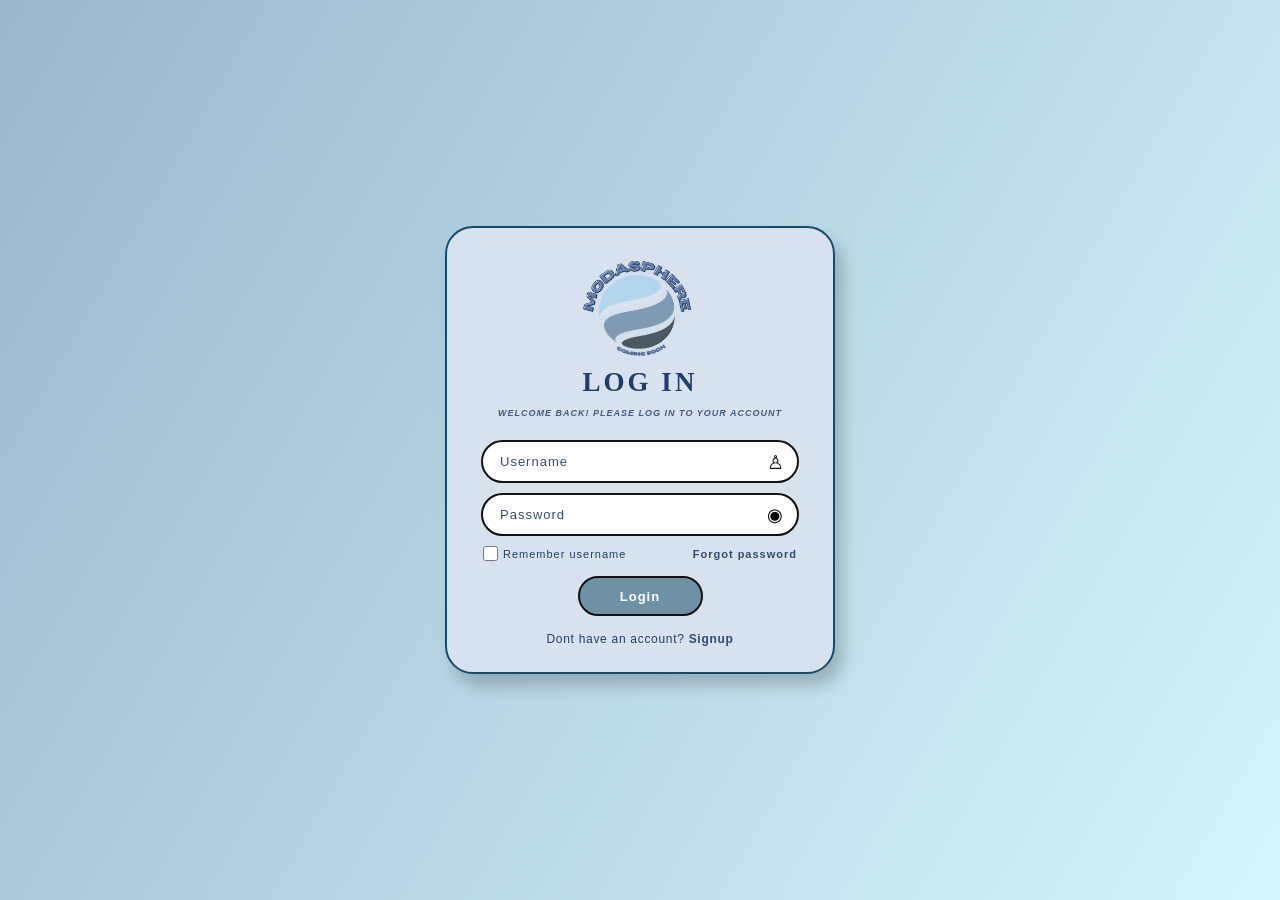
==== index.html @ eacee0d7 "WEBSITE" ====
<!DOCTYPE html>
<html lang="en">
<head>
  <meta charset="UTF-8">
  <meta name="viewport" content="width=device-width, initial-scale=1.0">
  <title>ModaSphere | Login</title>

  <style>
    * {
      margin: 0;
      padding: 0;
      box-sizing: border-box;
      font-family: Arial, Helvetica, sans-serif;
    }

    body {
      min-height: 100vh;
      display: flex;
      justify-content: center;
      align-items: center;
      padding: 24px;
      background: linear-gradient(120deg, #9bb7ce, #d5f6fc);
      color: #233e66;
    }

    .login-card {
      width: 100%;
      max-width: 390px;
      padding: 28px 34px 26px;
      background: #d8e2ee;
      border: 2px solid #174b6a;
      border-radius: 28px;
      box-shadow: 8px 12px 16px #00000035;
      text-align: center;
    }

    .logo {
      display: block;
      width: 190px;
      max-width: 100%;
      height: auto;
      margin: 0 auto 10px;
    }

    h1 {
      font-family: Georgia, serif;
      font-size: 27px;
      letter-spacing: 3px;
      margin-bottom: 10px;
    }

    .subtitle {
      font-size: 9px;
      font-weight: bold;
      font-style: italic;
      letter-spacing: 1px;
      margin-bottom: 22px;
      color: #435b80;
    }

    .input-group {
      position: relative;
      margin-bottom: 10px;
    }

    .input-group input {
      width: 100%;
      height: 43px;
      border: 2px solid #111;
      border-radius: 25px;
      padding: 0 43px 0 17px;
      background: #fff;
      color: #233e66;
      font-size: 13px;
      letter-spacing: 1px;
      outline: none;
      transition: border-color .2s, box-shadow .2s;
    }

    .input-group input:focus {
      border-color: #527c96;
      box-shadow: 0 0 0 3px #779db633;
    }

    .input-group input::placeholder {
      color: #344c72;
      opacity: 1;
    }

    .field-icon {
      position: absolute;
      right: 15px;
      top: 50%;
      transform: translateY(-50%);
      font-size: 19px;
      color: #111;
    }

    .password-toggle {
      position: absolute;
      right: 11px;
      top: 50%;
      transform: translateY(-50%);
      border: none;
      background: transparent;
      padding: 5px;
      cursor: pointer;
      font-size: 18px;
    }

    .options {
      display: flex;
      justify-content: space-between;
      align-items: center;
      gap: 8px;
      margin: 4px 2px 15px;
      font-size: 11px;
      letter-spacing: 1px;
    }

    .remember {
      display: flex;
      align-items: center;
      gap: 5px;
      white-space: nowrap;
    }

    .remember input {
      width: 15px;
      height: 15px;
      accent-color: #50768e;
      cursor: pointer;
    }

    a {
      color: #304a70;
      text-decoration: none;
      font-weight: bold;
    }

    a:hover {
      text-decoration: underline;
    }

    .login-btn {
      width: 125px;
      height: 40px;
      border: 2px solid #111;
      border-radius: 24px;
      background: #6e91a5;
      color: #fff;
      font-size: 13px;
      font-weight: bold;
      letter-spacing: 1px;
      cursor: pointer;
      transition: .2s;
    }

    .login-btn:hover {
      background: #456e87;
      transform: translateY(-1px);
    }

    .login-btn:active {
      transform: scale(.97);
    }

    .signup {
      margin-top: 16px;
      font-size: 12px;
      letter-spacing: .7px;
    }

    .message {
      display: none;
      margin: 0 0 12px;
      padding: 10px;
      border-radius: 10px;
      background: #fff;
      font-size: 12px;
      line-height: 1.5;
      overflow-wrap: anywhere;
    }

    .message.show {
      display: block;
    }

    dialog {
      width: min(420px, calc(100% - 32px));
      margin: auto;
      padding: 24px;
      border: 2px solid #174b6a;
      border-radius: 20px;
      color: #233e66;
      box-shadow: 8px 12px 16px #00000035;
    }

    dialog::backdrop {
      background: #00000066;
    }

    dialog h2 {
      margin-bottom: 12px;
      font-family: Georgia, serif;
    }

    dialog p {
      margin-bottom: 12px;
      font-size: 13px;
      line-height: 1.5;
    }

    dialog label {
      display: block;
      margin: 12px 0 5px;
      font-size: 12px;
      font-weight: bold;
    }

    dialog input {
      width: 100%;
      height: 40px;
      padding: 0 12px;
      border: 1px solid #174b6a;
      border-radius: 12px;
      font-size: 14px;
    }

    .dialog-actions {
      display: flex;
      justify-content: flex-end;
      gap: 8px;
      margin-top: 16px;
    }

    .dialog-actions button {
      min-height: 38px;
      padding: 0 14px;
      border: 1px solid #174b6a;
      border-radius: 18px;
      background: #6e91a5;
      color: white;
      font-weight: bold;
      cursor: pointer;
    }

    .dialog-actions .secondary {
      background: white;
      color: #233e66;
    }

    @media (max-width: 420px) {
      body {
        padding: 14px;
      }

      .login-card {
        padding: 25px 22px;
      }

      .options {
        font-size: 10px;
        letter-spacing: .4px;
      }
    }
  </style>
</head>

<body>
  <main class="login-card">
    <img class="logo" src="assets/images/modasphere-logo.png" alt="ModaSphere coming soon globe logo">

    <h1>LOG IN</h1>

    <p class="subtitle">
      WELCOME BACK! PLEASE LOG IN TO YOUR ACCOUNT
    </p>

    <form id="loginForm">
      <div class="input-group">
        <input
          type="text"
          id="username"
          placeholder="Username"
          aria-label="Username"
          autocomplete="username"
          required
        >
        <span class="field-icon" aria-hidden="true">♙</span>
      </div>

      <div class="input-group">
        <input
          type="password"
          id="password"
          placeholder="Password"
          aria-label="Password"
          autocomplete="current-password"
          required
        >
        <button
          type="button"
          class="password-toggle"
          id="togglePassword"
          aria-label="Show password"
          aria-pressed="false"
        >◉</button>
      </div>

      <div class="options">
        <label class="remember">
          <input type="checkbox" id="remember">
          <span>Remember username</span>
        </label>

        <a href="#" id="forgotLink">Forgot password</a>
      </div>

      <p class="message" id="message" role="status" aria-live="polite"></p>

      <button type="submit" class="login-btn">Login</button>
    </form>

    <p class="signup">
      Dont have an account?
      <a href="signup.html">Signup</a>
    </p>
  </main>

  <dialog id="passwordDialog" aria-labelledby="passwordDialogTitle">
    <form id="passwordChangeForm">
      <h2 id="passwordDialogTitle">Change password</h2>
      <p>Enter your current password, then choose a new password. Your current password is required to verify the account.</p>
      <label for="currentPassword">Current password</label>
      <input id="currentPassword" type="password" autocomplete="current-password" required>
      <label for="newPassword">New password</label>
      <input id="newPassword" type="password" autocomplete="new-password" minlength="8" required>
      <label for="confirmNewPassword">Confirm new password</label>
      <input id="confirmNewPassword" type="password" autocomplete="new-password" minlength="8" required>
      <p class="message" id="passwordChangeMessage" role="status" aria-live="polite"></p>
      <div class="dialog-actions">
        <button class="secondary" type="button" id="cancelPasswordChange">Cancel</button>
        <button type="submit">Update password</button>
      </div>
    </form>
  </dialog>

  <script src="assets/scripts/auth.js"></script>
  <script>
    const form = document.getElementById("loginForm");
    const username = document.getElementById("username");
    const password = document.getElementById("password");
    const remember = document.getElementById("remember");
    const togglePassword = document.getElementById("togglePassword");
    const message = document.getElementById("message");
    const passwordDialog = document.getElementById("passwordDialog");
    const passwordChangeForm = document.getElementById("passwordChangeForm");
    const passwordChangeMessage = document.getElementById("passwordChangeMessage");
    const rememberedUsernameKey = "modasphere.rememberedUsername";

    function showMessage(text) {
      message.textContent = text;
      message.classList.add("show");
    }

    function showPasswordChangeMessage(text) {
      passwordChangeMessage.textContent = text;
      passwordChangeMessage.classList.add("show");
    }

    try {
      const rememberedUsername = localStorage.getItem(rememberedUsernameKey);
      if (rememberedUsername) {
        username.value = rememberedUsername;
        remember.checked = true;
      }
    } catch (error) {
      showMessage(`Could not load your saved username: ${error.message}`);
    }

    remember.addEventListener("change", () => {
      if (!remember.checked) {
        try {
          localStorage.removeItem(rememberedUsernameKey);
        } catch (error) {
          showMessage(`Could not remove your saved username: ${error.message}`);
        }
      }
    });

    togglePassword.addEventListener("click", () => {
      const showing = password.type === "text";

      password.type = showing ? "password" : "text";
      togglePassword.textContent = showing ? "◉" : "◎";
      togglePassword.setAttribute(
        "aria-label",
        showing ? "Show password" : "Hide password"
      );
      togglePassword.setAttribute("aria-pressed", String(!showing));
    });

    const registrationComplete = new URLSearchParams(window.location.search)
      .get("registered") === "1";
    if (registrationComplete) {
      showMessage("Account created. Please log in with your new username and password.");
      window.history.replaceState({}, "", window.location.pathname);
    }

    form.addEventListener("submit", async (event) => {
      event.preventDefault();

      const user = username.value.trim();
      const pass = password.value;

      if (!user || !pass) {
        showMessage("Please enter your username and password.");
        return;
      }

      try {
        const authenticated = await window.ModaSphereAuth.authenticate(user, pass);
        if (authenticated && remember.checked) {
          localStorage.setItem(rememberedUsernameKey, user);
        } else if (!remember.checked) {
          localStorage.removeItem(rememberedUsernameKey);
        }

        if (authenticated) {
          window.location.href = "home.html";
          return;
        }

        showMessage(
          "Incorrect username or password. Please try again."
        );
      } catch (error) {
        showMessage(`Could not complete login: ${error.message}`);
      }
    });

    document.getElementById("forgotLink").addEventListener("click", (event) => {
      event.preventDefault();
      passwordChangeMessage.textContent = "";
      passwordChangeMessage.classList.remove("show");
      document.getElementById("currentPassword").value = "";
      document.getElementById("newPassword").value = "";
      document.getElementById("confirmNewPassword").value = "";
      passwordDialog.showModal();
      document.getElementById("currentPassword").focus();
    });

    document.getElementById("cancelPasswordChange").addEventListener("click", () => {
      passwordDialog.close();
    });

    passwordChangeForm.addEventListener("submit", async (event) => {
      event.preventDefault();

      const newPassword = document.getElementById("newPassword").value;
      const confirmNewPassword = document.getElementById("confirmNewPassword").value;
      if (newPassword !== confirmNewPassword) {
        showPasswordChangeMessage("The new passwords do not match.");
        document.getElementById("confirmNewPassword").focus();
        return;
      }

      try {
        const changed = await window.ModaSphereAuth.changePassword(
          username.value.trim(),
          document.getElementById("currentPassword").value,
          newPassword
        );

        if (!changed) {
          showPasswordChangeMessage("Username or current password is incorrect.");
          return;
        }

        passwordDialog.close();
        password.value = "";
        showMessage("Password updated. Log in with your new password.");
      } catch (error) {
        showPasswordChangeMessage(`Could not update your password: ${error.message}`);
      }
    });
  </script>
</body>
</html>
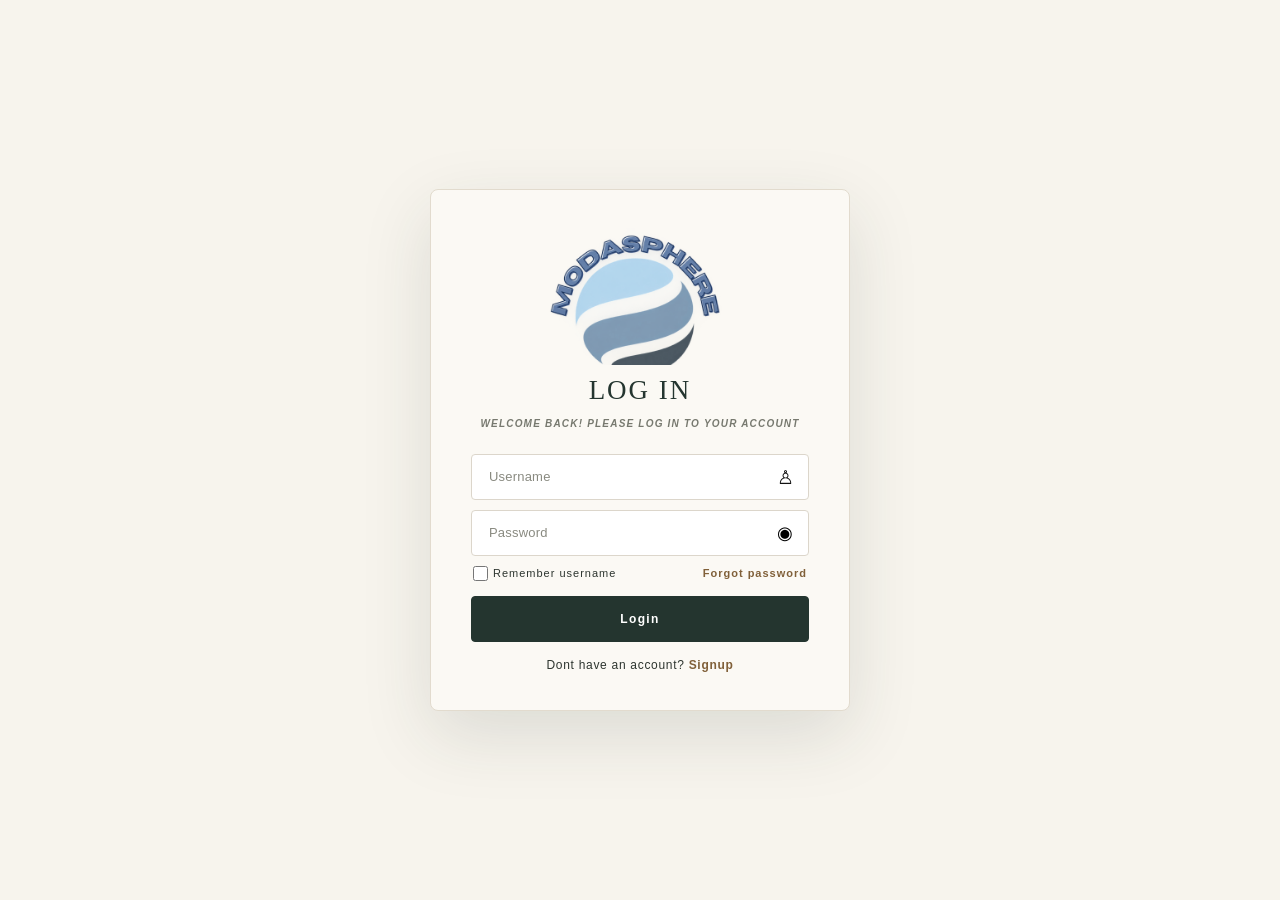
==== commit 02d280d8: "new update" ====
--- a/index.html
+++ b/index.html
@@ -266,11 +266,12 @@
       }
     }
   </style>
+  <link rel="stylesheet" href="assets/styles/premium.css">
 </head>
 
 <body>
   <main class="login-card">
-    <img class="logo" src="assets/images/modasphere-logo.png" alt="ModaSphere coming soon globe logo">
+    <img class="logo" src="assets/images/modasphere-logo-brand.png" alt="ModaSphere logo">
 
     <h1>LOG IN</h1>
 
--- a/assets/styles/premium.css
+++ b/assets/styles/premium.css
@@ -0,0 +1,1384 @@
+:root {
+  color-scheme: light;
+  --navy: #24352f;
+  --teal: #6e7254;
+  --cream: #f7f4ed;
+  --ink: #2d352f;
+  --line: #d9d2c5;
+  --accent: #a47d49;
+  --muted: #77796f;
+  --blue: #a47d49;
+  --dark-blue: #806039;
+  --background: #f1ece2;
+  --green: #54735d;
+}
+
+body {
+  background: var(--cream);
+  color: var(--ink);
+  font-family: "Aptos", "Segoe UI", Arial, sans-serif;
+  -webkit-font-smoothing: antialiased;
+}
+
+*,
+*::before,
+*::after {
+  box-sizing: border-box;
+}
+
+button,
+input,
+select,
+textarea {
+  font: inherit;
+}
+
+button,
+a,
+input,
+select,
+textarea {
+  -webkit-tap-highlight-color: transparent;
+}
+
+:focus-visible {
+  outline: 2px solid var(--accent);
+  outline-offset: 3px;
+}
+
+.storefront,
+.page {
+  width: min(100%, 1600px);
+  margin-inline: auto;
+  background: var(--cream);
+}
+
+.toolbar {
+  position: sticky;
+  top: 0;
+  border-color: var(--line);
+  background: rgb(247 244 237 / 94%);
+  backdrop-filter: blur(14px);
+}
+
+.brand {
+  width: 72px;
+  height: 54px;
+  display: grid;
+  place-items: center;
+  overflow: hidden;
+}
+
+.brand img {
+  width: 72px;
+  max-width: none;
+  height: auto;
+  filter: drop-shadow(0 3px 5px rgb(36 53 47 / 18%));
+}
+
+.storefront .toolbar {
+  grid-template-columns: 76px 155px minmax(180px, 1fr) 40px 40px;
+}
+
+.page .toolbar {
+  grid-template-columns: 76px 130px minmax(180px, 1fr) auto 40px 40px;
+}
+
+.page .product-toolbar {
+  grid-template-columns: 76px 90px minmax(0, 1fr) 40px 40px;
+}
+
+.toolbar-button,
+.home-link,
+.categories-button,
+.icon-button,
+.bag-button,
+.wishlist-nav {
+  color: var(--navy);
+}
+
+.bag-button {
+  position: relative;
+  width: 40px;
+  height: 40px;
+  display: grid;
+  place-items: center;
+  justify-self: end;
+  padding: 0;
+  border: 0;
+  background: transparent;
+  cursor: pointer;
+}
+
+.bag-button svg {
+  width: 27px;
+  height: 27px;
+  fill: none;
+  stroke: currentColor;
+  stroke-linecap: round;
+  stroke-linejoin: round;
+  stroke-width: 1.8;
+}
+
+.toolbar-button {
+  font-size: 12px;
+  font-weight: 700;
+  letter-spacing: 1.5px;
+}
+
+.home-link,
+.categories-button {
+  font-size: 12px;
+  letter-spacing: 1.3px;
+}
+
+.search-form {
+  border-color: #d8d1c5;
+  border-radius: 4px;
+  background: #fffefa;
+  transition: border-color 180ms ease, box-shadow 180ms ease;
+}
+
+.search-form:focus-within {
+  border-color: var(--accent);
+  box-shadow: 0 0 0 3px rgb(164 125 73 / 12%);
+}
+
+.wishlist-nav {
+  position: relative;
+  width: 40px;
+  height: 40px;
+  display: grid;
+  place-items: center;
+  border: 0;
+  background: transparent;
+  cursor: pointer;
+  font-size: 25px;
+  line-height: 1;
+}
+
+.wishlist-count {
+  position: absolute;
+  top: 0;
+  right: 0;
+  min-width: 17px;
+  height: 17px;
+  padding: 0 4px;
+  display: grid;
+  place-items: center;
+  border-radius: 99px;
+  background: var(--accent);
+  color: white;
+  font: 700 10px/1 Arial, sans-serif;
+}
+
+.search-form input {
+  font-size: 13px;
+  letter-spacing: 1.5px;
+}
+
+.search-form input::placeholder {
+  color: #77796f;
+}
+
+.categories-menu {
+  border-color: var(--line);
+  border-radius: 8px;
+  background: #fbf9f4;
+  box-shadow: 0 20px 55px rgb(36 53 47 / 14%);
+}
+
+.category-card,
+.featured-product,
+.catalog-product {
+  border-color: #e4ded2;
+  border-radius: 5px;
+  background: #fffefa;
+  box-shadow: 0 5px 18px rgb(36 53 47 / 5%);
+}
+
+.category-card h2 {
+  color: var(--navy);
+}
+
+.category-options button:hover,
+.category-options button:focus-visible {
+  background: #f2eee5;
+  color: var(--accent);
+}
+
+.hero {
+  position: relative;
+  border: 1px solid #e7dfd1;
+  border-radius: 5px;
+  background: linear-gradient(115deg, #eee8dc 0%, #f3efe7 55%, #e5e1d7 100%);
+}
+
+.hero-eyebrow,
+.featured-eyebrow,
+.breadcrumb {
+  color: var(--accent);
+  letter-spacing: 2px;
+}
+
+.hero h1,
+.featured-heading h2,
+.featured-product h3,
+.catalog-product-info h2,
+.category-content h1,
+.product-details h2 {
+  color: var(--navy);
+  font-family: Georgia, "Times New Roman", serif;
+}
+
+.hero h1 {
+  letter-spacing: -1px;
+  line-height: 1.02;
+}
+
+.hero-description,
+.collection-message {
+  color: #66695f;
+}
+
+.hero-visual {
+  border-radius: 3px;
+  background: #ded9cf;
+}
+
+.hero-actions a,
+.hero-actions button,
+.add-to-basket,
+.return-link,
+.basket-header button,
+.basket-close,
+.basket-item-controls button:not(.basket-remove),
+.dialog-close,
+.dialog-actions button {
+  border-color: var(--navy);
+  border-radius: 3px;
+  background: var(--navy);
+  color: white;
+  transition: background-color 180ms ease, transform 180ms ease, box-shadow 180ms ease;
+}
+
+.hero-actions a:hover,
+.hero-actions button:hover,
+.add-to-basket:hover,
+.return-link:hover,
+.basket-header button:hover,
+.basket-close:hover,
+.basket-item-controls button:hover,
+.dialog-close:hover,
+.dialog-actions button:hover {
+  background: #394c42;
+}
+
+.hero-actions a.secondary {
+  border-color: #aaa18f;
+  background: transparent;
+  color: var(--navy);
+}
+
+.hero-actions a.secondary:hover {
+  background: rgb(255 255 255 / 55%);
+  color: var(--navy);
+}
+
+.featured-section {
+  margin-bottom: 64px;
+}
+
+.featured-heading {
+  margin-bottom: 22px;
+}
+
+.featured-heading h2 {
+  letter-spacing: -.4px;
+}
+
+.featured-product,
+.catalog-product {
+  transition: transform 220ms ease, box-shadow 220ms ease, border-color 220ms ease;
+}
+
+.featured-product:hover,
+.catalog-product:hover {
+  transform: translateY(-4px);
+  border-color: #d3c4ab;
+  box-shadow: 0 16px 32px rgb(36 53 47 / 11%);
+}
+
+.featured-product img,
+.catalog-product-image {
+  background: #f1eee7;
+}
+
+.featured-product-info,
+.catalog-product-info {
+  padding: 17px;
+}
+
+.featured-product h3,
+.catalog-product-info h2 {
+  font-size: 17px;
+}
+
+.featured-product p,
+.catalog-product-price,
+.product-price {
+  color: var(--navy);
+}
+
+.featured-product .add-to-basket,
+.catalog-product .add-to-basket {
+  min-height: 42px;
+}
+
+.footer-links {
+  padding-block: 18px;
+  border-top: 1px solid var(--line);
+}
+
+.footer-links button,
+.featured-heading a {
+  color: var(--navy);
+}
+
+.category-content {
+  width: min(100%, 1160px);
+  padding-inline: clamp(14px, 3vw, 28px);
+}
+
+.category-content h1 {
+  letter-spacing: -1px;
+}
+
+.catalog-controls {
+  margin: 30px auto 12px;
+  padding: 17px;
+  display: grid;
+  grid-template-columns: repeat(auto-fit, minmax(min(100%, 150px), 1fr));
+  align-items: end;
+  gap: 12px;
+  border: 1px solid #e4ded2;
+  border-radius: 5px;
+  background: #fffefa;
+  text-align: left;
+}
+
+.catalog-controls label {
+  min-width: 0;
+  display: grid;
+  gap: 6px;
+  color: var(--muted);
+  font-size: 10px;
+  font-weight: 700;
+  letter-spacing: .6px;
+  text-transform: uppercase;
+}
+
+.catalog-controls input,
+.catalog-controls select {
+  width: 100%;
+  min-width: 0;
+  min-height: 40px;
+  padding: 0 10px;
+  border: 1px solid var(--line);
+  border-radius: 3px;
+  background: #fffefa;
+  color: var(--ink);
+  font-size: 12px;
+  text-transform: none;
+}
+
+.clear-catalog-filters {
+  min-width: 0;
+  min-height: 40px;
+  padding: 0 12px;
+  border: 1px solid var(--line);
+  border-radius: 3px;
+  background: transparent;
+  color: var(--navy);
+  font-size: 11px;
+  font-weight: 700;
+  cursor: pointer;
+}
+
+.clear-catalog-filters:hover {
+  background: #f2eee5;
+}
+
+.catalog-result-count {
+  grid-column: 1 / -1;
+  margin: 0;
+  color: var(--muted);
+  font-size: 12px;
+}
+
+.catalog-empty {
+  width: min(100%, 520px);
+  margin: 36px auto;
+  padding: 34px 22px;
+  border: 1px solid var(--line);
+  background: #fffefa;
+}
+
+.catalog-empty h2 {
+  margin: 0 0 8px;
+  color: var(--navy);
+  font: 400 24px Georgia, "Times New Roman", serif;
+}
+
+.catalog-empty p {
+  margin: 0 0 18px;
+  color: var(--muted);
+  font-size: 13px;
+}
+
+.catalog-empty button {
+  cursor: pointer;
+}
+
+.catalog-grid {
+  gap: 20px;
+}
+
+.sale-badge {
+  border-radius: 3px;
+  background: #8d4c3d;
+  letter-spacing: 1px;
+}
+
+.basket-dialog,
+.info-dialog {
+  border: 1px solid var(--line);
+  border-radius: 8px;
+  background: #fbf9f4;
+  color: var(--ink);
+  box-shadow: 0 24px 70px rgb(30 35 30 / 24%);
+}
+
+.basket-dialog::backdrop,
+.info-dialog::backdrop {
+  background: rgb(25 32 28 / 55%);
+  backdrop-filter: blur(3px);
+}
+
+.basket-header h2,
+.info-dialog h2,
+.info-dialog h3 {
+  color: var(--navy);
+}
+
+.info-dialog h2 {
+  color: var(--cream);
+}
+
+.basket-item {
+  border-color: #e8e2d7;
+  border-radius: 5px;
+  background: #fffefa;
+}
+
+.basket-checkout {
+  border-radius: 3px;
+  background: var(--navy);
+}
+
+.basket-checkout:hover {
+  background: #394c42;
+}
+
+.basket-count {
+  background: var(--accent);
+}
+
+.contact-card,
+.about-copy {
+  border-radius: 5px;
+  background: var(--navy);
+}
+
+.contact-card img {
+  border-color: #d6c4a5;
+}
+
+.checkout-header {
+  border-bottom: 1px solid var(--line);
+  background: rgb(251 249 244 / 96%);
+  box-shadow: 0 5px 20px rgb(36 53 47 / 5%);
+}
+
+.checkout-logo,
+.checkout-nav a.active,
+.checkout-nav a:hover {
+  color: var(--navy);
+}
+
+.checkout-logo {
+  letter-spacing: 1.7px;
+}
+
+.checkout-nav a {
+  letter-spacing: .3px;
+}
+
+.secure {
+  background: #eee9de;
+  color: #596459;
+}
+
+.checkout-container {
+  padding-top: 48px;
+}
+
+.intro h1,
+.panel-heading h2,
+.summary-title h2 {
+  color: var(--navy);
+  font-family: Georgia, "Times New Roman", serif;
+}
+
+.intro h1 {
+  font-size: clamp(38px, 5vw, 48px);
+  font-weight: 400;
+  letter-spacing: -.8px;
+}
+
+.intro h1 span {
+  color: var(--accent);
+}
+
+.eyebrow,
+.panel-number,
+.text-button,
+.check-row a {
+  color: var(--accent);
+}
+
+.panel,
+.summary {
+  border-color: #e8e2d8;
+  border-radius: 8px;
+  box-shadow: 0 10px 28px rgb(36 53 47 / 5%);
+}
+
+.panel-number {
+  border-radius: 5px;
+  background: #f1ece2;
+}
+
+.field input,
+.field select,
+.field textarea {
+  border-color: #dcd6cb;
+  border-radius: 5px;
+  background: #fffefa;
+}
+
+.field input:focus,
+.field select:focus,
+.field textarea:focus {
+  border-color: var(--accent);
+  box-shadow: 0 0 0 3px rgb(164 125 73 / 12%);
+}
+
+.payment-option {
+  border-radius: 5px;
+}
+
+.payment-option.selected {
+  border-color: var(--accent);
+  background: #f8f4ec;
+  box-shadow: inset 0 0 0 1px var(--accent);
+}
+
+.payment-icon {
+  border-radius: 5px;
+  background: #eee9de;
+  color: var(--navy);
+}
+
+.card-fields,
+.ewallet-fields {
+  border-color: #e8e2d8;
+  border-radius: 5px;
+  background: #fbf9f4;
+}
+
+.place-order {
+  border-radius: 4px;
+  background: var(--navy);
+  box-shadow: 0 7px 18px rgb(36 53 47 / 16%);
+}
+
+.place-order:hover:not(:disabled) {
+  background: #394c42;
+  box-shadow: 0 10px 24px rgb(36 53 47 / 20%);
+}
+
+.checkout-item img {
+  border-radius: 4px;
+  background: #f2efe9;
+}
+
+.login-card,
+.signup-card {
+  border: 1px solid #e2dbce;
+  border-radius: 8px;
+  background: #fbf9f4;
+  box-shadow: 0 24px 70px rgb(36 53 47 / 13%);
+}
+
+.login-card {
+  max-width: 420px;
+  padding: 38px 40px;
+}
+
+.signup-card {
+  max-width: 450px;
+  padding: 34px 40px;
+}
+
+.login-card h1,
+.signup-card h1 {
+  color: var(--navy);
+  font-family: Georgia, "Times New Roman", serif;
+  font-weight: 400;
+  letter-spacing: 2px;
+}
+
+.login-card .subtitle,
+.signup-card .subtitle {
+  color: var(--muted);
+  font-size: 10px;
+  letter-spacing: 1.2px;
+  line-height: 1.6;
+}
+
+.login-card .input-group input,
+.signup-card .input-group input {
+  height: 46px;
+  border: 1px solid #dcd6cb;
+  border-radius: 4px;
+  color: var(--ink);
+  letter-spacing: .2px;
+}
+
+.login-card .input-group input:focus,
+.signup-card .input-group input:focus {
+  border-color: var(--accent);
+  box-shadow: 0 0 0 3px rgb(164 125 73 / 12%);
+}
+
+.login-card .input-group input::placeholder,
+.signup-card .input-group input::placeholder {
+  color: #898a80;
+  opacity: 1;
+}
+
+.login-card a,
+.signup-card a {
+  color: #806039;
+}
+
+.login-btn,
+.signup-btn {
+  width: 100%;
+  height: 46px;
+  border: 1px solid var(--navy);
+  border-radius: 4px;
+  background: var(--navy);
+  font-size: 12px;
+  letter-spacing: 1.4px;
+  transition: background-color 180ms ease, transform 180ms ease;
+}
+
+.login-btn:hover,
+.signup-btn:hover {
+  background: #394c42;
+}
+
+.login-card dialog,
+.signup-card dialog {
+  border: 1px solid var(--line);
+  border-radius: 8px;
+  background: #fbf9f4;
+  box-shadow: 0 24px 70px rgb(30 35 30 / 24%);
+}
+
+@media (min-width: 701px) and (max-width: 900px) {
+  .hero {
+    grid-template-columns: minmax(0, .9fr) minmax(0, 1.1fr);
+    gap: 20px;
+    padding: 28px;
+  }
+
+  .hero h1 {
+    font-size: clamp(36px, 5vw, 46px);
+    letter-spacing: -1.5px;
+  }
+}
+
+.catalog-product-actions,
+.featured-product-heading {
+  display: flex;
+  align-items: flex-start;
+  justify-content: space-between;
+  gap: 8px;
+}
+
+.catalog-product-actions h2,
+.featured-product-heading h3 {
+  flex: 1;
+}
+
+.catalog-product-actions h2 a,
+.featured-product-heading h3 a {
+  color: inherit;
+  text-decoration: none;
+}
+
+.catalog-product-actions h2 a:hover,
+.featured-product-heading h3 a:hover {
+  text-decoration: underline;
+  text-underline-offset: 3px;
+}
+
+.favorite-toggle {
+  min-width: 34px;
+  min-height: 34px;
+  padding: 0 5px;
+  border: 1px solid var(--line);
+  border-radius: 50%;
+  background: #fffefa;
+  color: var(--navy);
+  font-size: 21px;
+  line-height: 1;
+  cursor: pointer;
+}
+
+.favorite-toggle[aria-pressed="true"] {
+  border-color: #a96b5d;
+  color: #a34d43;
+}
+
+.featured-product-heading {
+  min-height: 3.75em;
+  margin-bottom: 7px;
+}
+
+.featured-product-heading h3 {
+  min-height: 0;
+  margin: 0;
+}
+
+.wishlist-dialog {
+  width: min(560px, calc(100% - 28px));
+  max-height: min(80vh, 680px);
+  margin: auto;
+  padding: 22px;
+  overflow: auto;
+  border: 1px solid var(--line);
+  border-radius: 8px;
+  background: #fbf9f4;
+  color: var(--ink);
+  box-shadow: 0 24px 70px rgb(30 35 30 / 24%);
+}
+
+.wishlist-dialog::backdrop {
+  background: rgb(25 32 28 / 55%);
+  backdrop-filter: blur(3px);
+}
+
+.wishlist-header {
+  display: flex;
+  align-items: center;
+  justify-content: space-between;
+  gap: 15px;
+  padding-bottom: 15px;
+  border-bottom: 1px solid var(--line);
+}
+
+.wishlist-header .eyebrow {
+  margin: 0 0 6px;
+  font-size: 10px;
+  font-weight: 700;
+  letter-spacing: 1.6px;
+}
+
+.wishlist-header h2 {
+  margin: 0;
+  color: var(--navy);
+  font: 400 26px Georgia, "Times New Roman", serif;
+}
+
+.wishlist-close {
+  width: 38px;
+  height: 38px;
+  border: 1px solid var(--line);
+  border-radius: 50%;
+  background: transparent;
+  color: var(--navy);
+  font-size: 22px;
+  cursor: pointer;
+}
+
+.wishlist-empty,
+.wishlist-status {
+  color: var(--muted);
+  font-size: 13px;
+  line-height: 1.55;
+}
+
+.wishlist-items {
+  display: grid;
+  gap: 10px;
+}
+
+.wishlist-item {
+  min-width: 0;
+  padding: 10px 0;
+  display: grid;
+  grid-template-columns: 68px minmax(0, 1fr) auto;
+  align-items: center;
+  gap: 12px;
+  border-bottom: 1px solid #e8e2d7;
+}
+
+.wishlist-item img {
+  width: 68px;
+  height: 68px;
+  border-radius: 3px;
+  background: #f1eee7;
+  object-fit: contain;
+}
+
+.wishlist-item-details a {
+  color: var(--navy);
+  font-size: 13px;
+  font-weight: 700;
+  text-decoration: none;
+}
+
+.wishlist-item-details p {
+  margin: 6px 0 0;
+  color: var(--muted);
+  font-size: 12px;
+}
+
+.wishlist-remove {
+  padding: 8px;
+  border: 0;
+  background: transparent;
+  color: #805b4c;
+  font-size: 11px;
+  cursor: pointer;
+  text-decoration: underline;
+}
+
+.store-info-copy {
+  margin: 0 22px;
+  padding: 4px 18px;
+  border: 1px solid #e4ded2;
+  border-radius: 5px;
+  background: #fffefa;
+  color: var(--ink);
+}
+
+.store-info-copy section + section {
+  border-top: 1px solid var(--line);
+}
+
+.store-info-copy h3 {
+  margin: 16px 0 7px;
+  font-size: 14px;
+}
+
+.store-info-copy p {
+  margin: 0 0 16px;
+  color: #66695f;
+  font-size: 13px;
+  line-height: 1.6;
+}
+
+.store-info-copy a {
+  color: var(--navy);
+}
+
+.product-page {
+  width: min(100%, 1280px);
+  min-height: 100vh;
+  padding: 14px clamp(18px, 6vw, 80px) 20px;
+}
+
+.product-toolbar {
+  grid-template-columns: 42px 90px minmax(0, 1fr) 40px 40px;
+}
+
+.product-toolbar-label {
+  margin: 0;
+  color: var(--muted);
+  font-size: 11px;
+  letter-spacing: 1.5px;
+  text-align: center;
+}
+
+.product-breadcrumb {
+  margin: 26px 0 18px;
+  display: flex;
+  flex-wrap: wrap;
+  gap: 10px;
+  color: var(--muted);
+  font-size: 11px;
+}
+
+.product-breadcrumb a,
+.product-footer a {
+  color: var(--navy);
+  text-decoration: none;
+}
+
+.product-breadcrumb a:hover,
+.product-footer a:hover {
+  text-decoration: underline;
+}
+
+.product-detail {
+  display: grid;
+  grid-template-columns: minmax(0, 1.1fr) minmax(280px, .8fr);
+  align-items: start;
+  gap: clamp(28px, 7vw, 88px);
+}
+
+.product-detail-image {
+  position: sticky;
+  top: 90px;
+  overflow: hidden;
+  border: 1px solid #e4ded2;
+  border-radius: 4px;
+  background: #f1eee7;
+}
+
+.product-detail-image img {
+  width: 100%;
+  aspect-ratio: 1 / 1;
+  display: block;
+  object-fit: contain;
+}
+
+.product-detail-copy {
+  padding: clamp(12px, 3vw, 34px) 0;
+}
+
+.product-detail-eyebrow {
+  margin: 0 0 12px;
+  color: var(--accent);
+  font-size: 10px;
+  font-weight: 700;
+  letter-spacing: 1.5px;
+  text-transform: uppercase;
+}
+
+.product-detail-copy h1 {
+  margin: 0;
+  color: var(--navy);
+  font: 400 clamp(32px, 4vw, 48px)/1.1 Georgia, "Times New Roman", serif;
+}
+
+.product-detail-price {
+  margin: 16px 0;
+  color: var(--navy);
+  font-size: 20px;
+  font-weight: 700;
+}
+
+.product-detail-price del {
+  color: var(--muted);
+  font-size: 14px;
+  font-weight: 400;
+}
+
+.product-sale-label {
+  color: #8d4c3d;
+  font-size: 11px;
+  font-weight: 700;
+  text-transform: uppercase;
+}
+
+.product-description,
+.product-availability {
+  color: #66695f;
+  font-size: 14px;
+  line-height: 1.7;
+}
+
+.product-availability {
+  padding: 11px 13px;
+  border-left: 2px solid var(--accent);
+  background: #f1ece2;
+  font-size: 12px;
+}
+
+.product-options {
+  margin: 22px 0;
+  padding: 18px 0;
+  display: grid;
+  gap: 18px;
+  border-top: 1px solid var(--line);
+  border-bottom: 1px solid var(--line);
+}
+
+.product-size-field {
+  max-width: 220px;
+  display: grid;
+  gap: 7px;
+  color: var(--navy);
+  font-size: 12px;
+  font-weight: 700;
+}
+
+.product-size-field select {
+  min-height: 43px;
+  padding: 0 11px;
+  border: 1px solid var(--line);
+  border-radius: 3px;
+  background: #fffefa;
+  color: var(--ink);
+  font-size: 13px;
+}
+
+.product-color-field {
+  margin: 0;
+  padding: 0;
+  border: 0;
+}
+
+.product-color-field legend {
+  margin-bottom: 10px;
+  color: var(--navy);
+  font-size: 12px;
+  font-weight: 700;
+}
+
+.product-color-options {
+  display: flex;
+  flex-wrap: wrap;
+  gap: 10px;
+}
+
+.product-color-swatch {
+  width: 31px;
+  height: 31px;
+  padding: 0;
+  border: 1px solid #c9c4b9;
+  border-radius: 50%;
+  background: var(--swatch-color);
+  cursor: pointer;
+}
+
+.product-color-swatch[aria-pressed="true"] {
+  outline: 2px solid var(--navy);
+  outline-offset: 3px;
+}
+
+.product-option-note {
+  margin: 0;
+  color: var(--muted);
+  font-size: 11px;
+  line-height: 1.55;
+}
+
+.product-add-button {
+  width: 100%;
+  min-height: 48px;
+  margin: 10px 0;
+}
+
+.product-favorite {
+  width: 100%;
+  min-height: 44px;
+  border-radius: 3px;
+  font-size: 13px;
+}
+
+.basket-item-options,
+.checkout-item-options {
+  display: block;
+  margin-top: 5px;
+  color: var(--muted);
+  font-size: 11px;
+}
+
+.product-information {
+  margin-top: 26px;
+  border-top: 1px solid var(--line);
+}
+
+.product-information details {
+  padding: 15px 0;
+  border-bottom: 1px solid var(--line);
+}
+
+.product-information summary {
+  color: var(--navy);
+  font-size: 13px;
+  font-weight: 700;
+  cursor: pointer;
+}
+
+.product-information details p {
+  margin: 11px 0 0;
+  color: #66695f;
+  font-size: 12px;
+  line-height: 1.6;
+}
+
+.product-reviews {
+  margin: 70px 0 45px;
+  padding: 28px;
+  border: 1px solid #e4ded2;
+  background: #fffefa;
+}
+
+.product-reviews h2 {
+  margin: 0 0 18px;
+  color: var(--navy);
+  font: 400 28px Georgia, "Times New Roman", serif;
+}
+
+.reviews-empty {
+  padding: 20px;
+  border: 1px dashed var(--line);
+  color: var(--navy);
+}
+
+.reviews-empty p {
+  margin: 8px 0 0;
+  color: var(--muted);
+  font-size: 13px;
+  line-height: 1.6;
+}
+
+.review-form {
+  max-width: 620px;
+  margin-top: 24px;
+  display: grid;
+  gap: 18px;
+}
+
+.review-rating {
+  margin: 0;
+  padding: 0;
+  border: 0;
+}
+
+.review-rating legend,
+.review-comment {
+  margin-bottom: 8px;
+  color: var(--navy);
+  font-size: 13px;
+  font-weight: 700;
+}
+
+.review-stars {
+  display: flex;
+  gap: 4px;
+}
+
+.review-stars button {
+  padding: 0;
+  border: 0;
+  background: transparent;
+  color: #a47d49;
+  font-size: 32px;
+  line-height: 1;
+  cursor: pointer;
+}
+
+.review-stars button:focus-visible {
+  outline: 2px solid var(--accent);
+  outline-offset: 3px;
+}
+
+.review-status {
+  min-height: 1em;
+  margin: -10px 0 0;
+  color: var(--muted);
+  font-size: 12px;
+}
+
+.review-comment {
+  display: grid;
+  gap: 8px;
+}
+
+.review-comment textarea {
+  width: 100%;
+  min-height: 96px;
+  padding: 11px 12px;
+  border: 1px solid var(--line);
+  border-radius: 4px;
+  background: #fffefa;
+  color: var(--ink);
+  font: inherit;
+  font-size: 13px;
+  resize: vertical;
+}
+
+.review-submit {
+  min-height: 42px;
+  justify-self: start;
+  padding: 0 18px;
+  border: 1px solid var(--navy);
+  border-radius: 3px;
+  background: var(--navy);
+  color: white;
+  font-size: 12px;
+  font-weight: 700;
+  cursor: pointer;
+}
+
+.review-submit:hover {
+  background: #394c42;
+}
+
+.review-preview {
+  max-width: 620px;
+  margin-top: 20px;
+}
+
+.review-preview-card {
+  padding: 18px;
+  border: 1px solid var(--line);
+  background: #fffefa;
+}
+
+.review-preview-card > p {
+  margin: 10px 0;
+  color: var(--ink);
+  font-size: 13px;
+  line-height: 1.6;
+  white-space: pre-wrap;
+}
+
+.review-preview-card .review-preview-stars {
+  color: #bc8536;
+  font-size: 22px;
+  letter-spacing: 2px;
+}
+
+.review-preview-card small {
+  color: var(--muted);
+  font-size: 11px;
+}
+
+.product-footer {
+  padding: 18px 0;
+  display: flex;
+  flex-wrap: wrap;
+  justify-content: space-between;
+  gap: 12px;
+  border-top: 1px solid var(--line);
+  color: var(--muted);
+  font-size: 11px;
+}
+
+@media (max-width: 700px) {
+  .storefront .toolbar {
+    grid-template-columns: 58px 100px minmax(55px, 1fr) 32px 32px;
+  }
+
+  .page .toolbar {
+    grid-template-columns: 58px 92px minmax(48px, 1fr) 32px 32px;
+  }
+
+  .product-toolbar {
+    grid-template-columns: 58px 48px minmax(0, 1fr) 32px 32px !important;
+  }
+
+  .brand {
+    width: 56px;
+    height: 44px;
+  }
+
+  .brand img {
+    width: 56px;
+  }
+
+  .toolbar {
+    background: rgb(247 244 237 / 97%);
+  }
+
+  .featured-grid {
+    gap: 12px;
+  }
+
+  .login-card,
+  .signup-card {
+    padding: 30px 24px;
+  }
+
+  .product-detail {
+    grid-template-columns: 1fr;
+    gap: 10px;
+  }
+
+  .product-detail-image {
+    position: static;
+  }
+
+  .product-detail-copy {
+    padding: 14px 2px;
+  }
+
+  .product-reviews {
+    margin: 38px 0 26px;
+    padding: 18px;
+  }
+
+  .product-footer {
+    flex-direction: column;
+  }
+
+  .store-info-copy {
+    margin-inline: 12px;
+    padding-inline: 12px;
+  }
+}
+
+@media (max-width: 390px) {
+  .storefront .toolbar {
+    grid-template-columns: 50px 84px minmax(42px, 1fr) 28px 28px;
+  }
+
+  .page .toolbar {
+    grid-template-columns: 50px 82px minmax(0, 1fr) 28px 28px;
+    gap: 4px;
+  }
+
+  .product-toolbar {
+    grid-template-columns: 50px 40px minmax(0, 1fr) 28px 28px !important;
+  }
+
+  .brand {
+    width: 48px;
+    height: 38px;
+  }
+
+  .brand img {
+    width: 48px;
+  }
+}
+
+@media (prefers-reduced-motion: reduce) {
+  *,
+  *::before,
+  *::after {
+    scroll-behavior: auto !important;
+    transition-duration: .01ms !important;
+    animation-duration: .01ms !important;
+    animation-iteration-count: 1 !important;
+  }
+}
